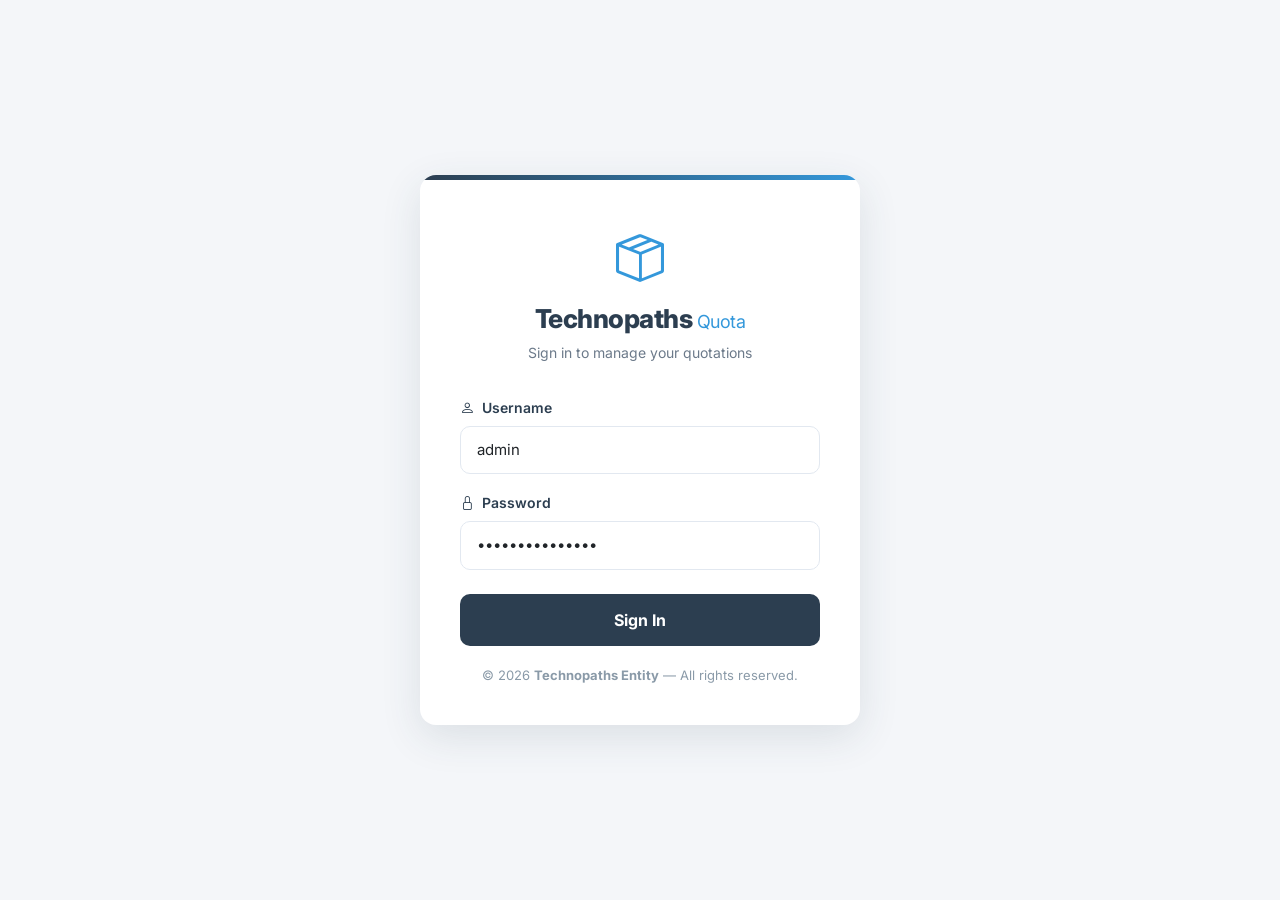
==== index.html @ fa15cc08 "first deployment" ====
<!DOCTYPE html>
<html lang="en">
<head>
    <meta charset="UTF-8" />
    <meta name="viewport" content="width=device-width, initial-scale=1.0" />
    <title>Technopaths Quota – Login</title>
    <!-- Bootstrap 5 + Icons + Google Fonts -->
    <link href="https://cdn.jsdelivr.net/npm/bootstrap@5.3.2/dist/css/bootstrap.min.css" rel="stylesheet" />
    <link rel="stylesheet" href="https://cdn.jsdelivr.net/npm/bootstrap-icons@1.11.3/font/bootstrap-icons.min.css" />
    <link href="https://fonts.googleapis.com/css2?family=Inter:wght@300;400;500;600;700;800&display=swap" rel="stylesheet" />
    <style>
        /* ── GLOBAL RESET & VARIABLES ── */
        :root {
            --primary: #2C3E50;
            --primary-light: #3a506b;
            --accent: #3498DB;
            --accent-light: #5faee3;
            --success: #27AE60;
            --bg-light: #f4f6f9;
            --card-shadow: 0 12px 40px rgba(44, 62, 80, 0.12);
            --radius: 16px;
            --transition: 0.25s ease;
        }
        * {
            margin: 0;
            padding: 0;
            box-sizing: border-box;
        }
        body {
            font-family: 'Inter', sans-serif;
            background: var(--bg-light);
            min-height: 100vh;
            display: flex;
            align-items: center;
            justify-content: center;
            padding: 20px;
        }
        /* ── LOGIN CARD ── */
        .login-card {
            background: #fff;
            border-radius: var(--radius);
            box-shadow: var(--card-shadow);
            padding: 48px 40px 40px;
            max-width: 440px;
            width: 100%;
            position: relative;
            overflow: hidden;
            transition: var(--transition);
        }
        .login-card::before {
            content: '';
            position: absolute;
            top: 0;
            left: 0;
            right: 0;
            height: 5px;
            background: linear-gradient(90deg, var(--primary), var(--accent));
        }
        .login-brand {
            text-align: center;
            margin-bottom: 32px;
        }
        .login-brand h1 {
            font-size: 26px;
            font-weight: 800;
            color: var(--primary);
            letter-spacing: -0.5px;
        }
        .login-brand h1 small {
            font-weight: 400;
            color: var(--accent);
            font-size: 18px;
        }
        .login-brand p {
            color: #6c7a8a;
            font-size: 14px;
            margin-top: 4px;
        }
        .login-brand .brand-icon {
            font-size: 48px;
            color: var(--accent);
            display: block;
            margin-bottom: 8px;
        }
        .form-label {
            font-weight: 600;
            font-size: 14px;
            color: var(--primary);
        }
        .form-control {
            border-radius: 10px;
            padding: 12px 16px;
            border: 1.5px solid #e2e8f0;
            font-size: 15px;
            transition: var(--transition);
        }
        .form-control:focus {
            border-color: var(--accent);
            box-shadow: 0 0 0 4px rgba(52, 152, 219, 0.15);
        }
        .btn-login {
            background: var(--primary);
            border: none;
            border-radius: 10px;
            padding: 14px;
            font-weight: 700;
            font-size: 16px;
            color: #fff;
            width: 100%;
            transition: var(--transition);
            position: relative;
        }
        .btn-login:hover {
            background: var(--primary-light);
            transform: translateY(-2px);
            box-shadow: 0 8px 24px rgba(44, 62, 80, 0.25);
        }
        .btn-login:disabled {
            opacity: 0.7;
            transform: none;
        }
        .alert-error {
            border-radius: 10px;
            font-size: 14px;
            padding: 12px 16px;
        }
        .login-footer {
            text-align: center;
            margin-top: 20px;
            font-size: 13px;
            color: #8a9aa8;
        }
        .login-footer a {
            color: var(--accent);
            text-decoration: none;
            font-weight: 500;
        }
        .login-footer a:hover {
            text-decoration: underline;
        }
        .spinner-login {
            width: 20px;
            height: 20px;
            border: 3px solid rgba(255, 255, 255, 0.3);
            border-top-color: #fff;
            border-radius: 50%;
            animation: spin 0.7s linear infinite;
            display: inline-block;
        }
        @keyframes spin {
            to {
                transform: rotate(360deg);
            }
        }
        /* ── RESPONSIVE ── */
        @media (max-width: 480px) {
            .login-card {
                padding: 32px 20px 28px;
            }
            .login-brand h1 {
                font-size: 22px;
            }
        }
    </style>
</head>
<body>

    <div class="login-card" id="loginCard">
        <div class="login-brand">
            <span class="brand-icon"><i class="bi bi-box-seam"></i></span>
            <h1>Technopaths <small>Quota</small></h1>
            <p>Sign in to manage your quotations</p>
        </div>

        <!-- Error alert -->
        <div id="loginError" class="alert alert-danger alert-error d-none" role="alert">
            <i class="bi bi-exclamation-triangle-fill me-2"></i>
            <span id="loginErrorMessage">Invalid credentials</span>
        </div>

        <form id="loginForm" autocomplete="off">
            <div class="mb-3">
                <label for="username" class="form-label"><i class="bi bi-person me-1"></i> Username</label>
                <input type="text" class="form-control" id="username" placeholder="Enter your username" value="admin" required />
            </div>
            <div class="mb-4">
                <label for="password" class="form-label"><i class="bi bi-lock me-1"></i> Password</label>
                <input type="password" class="form-control" id="password" placeholder="Enter your password" value="Technopaths2026" required />
            </div>
            <button type="submit" class="btn-login" id="loginBtn">
                <span id="loginBtnText">Sign In</span>
                <span id="loginSpinner" class="spinner-login d-none"></span>
            </button>
        </form>

        <div class="login-footer">
            &copy; 2026 <strong>Technopaths Entity</strong> &mdash; All rights reserved.
        </div>
    </div>

    <!-- Bootstrap JS -->
    <script src="https://cdn.jsdelivr.net/npm/bootstrap@5.3.2/dist/js/bootstrap.bundle.min.js">
    </script>

    <script>
        // ──────────────────────────────────────────────
        // LOGIN LOGIC
        // ──────────────────────────────────────────────
        (function() {
            'use strict';

            const form = document.getElementById('loginForm');
            const usernameInput = document.getElementById('username');
            const passwordInput = document.getElementById('password');
            const loginBtn = document.getElementById('loginBtn');
            const btnText = document.getElementById('loginBtnText');
            const spinner = document.getElementById('loginSpinner');
            const errorAlert = document.getElementById('loginError');
            const errorMsg = document.getElementById('loginErrorMessage');

            // Hardcoded credentials
            const VALID_USER = 'admin';
            const VALID_PASS = 'Technopaths2026';

            // If already logged in, redirect to dashboard
            if (sessionStorage.getItem('tq_logged_in') === 'true') {
                window.location.href = 'dashboard.html';
                return;
            }

            form.addEventListener('submit', function(e) {
                e.preventDefault();

                const username = usernameInput.value.trim();
                const password = passwordInput.value.trim();

                // Validate
                if (!username || !password) {
                    showError('Please enter both username and password.');
                    return;
                }

                // Show loading
                setLoading(true);

                // Simulate network delay (or real check)
                setTimeout(function() {
                    if (username === VALID_USER && password === VALID_PASS) {
                        // Success
                        sessionStorage.setItem('tq_logged_in', 'true');
                        sessionStorage.setItem('tq_username', username);
                        sessionStorage.setItem('tq_full_name', 'Administrator');
                        window.location.href = 'dashboard.html';
                    } else {
                        showError('Invalid username or password. Please try again.');
                        setLoading(false);
                    }
                }, 600);
            });

            function showError(msg) {
                errorMsg.textContent = msg;
                errorAlert.classList.remove('d-none');
                // Auto-hide after 4s
                clearTimeout(window._loginErrorTimer);
                window._loginErrorTimer = setTimeout(function() {
                    errorAlert.classList.add('d-none');
                }, 4000);
            }

            function setLoading(loading) {
                if (loading) {
                    loginBtn.disabled = true;
                    btnText.textContent = 'Signing in…';
                    spinner.classList.remove('d-none');
                } else {
                    loginBtn.disabled = false;
                    btnText.textContent = 'Sign In';
                    spinner.classList.add('d-none');
                }
            }

            // Clear error on input
            usernameInput.addEventListener('input', function() {
                errorAlert.classList.add('d-none');
            });
            passwordInput.addEventListener('input', function() {
                errorAlert.classList.add('d-none');
            });

        })();
    </script>

</body>
</html>
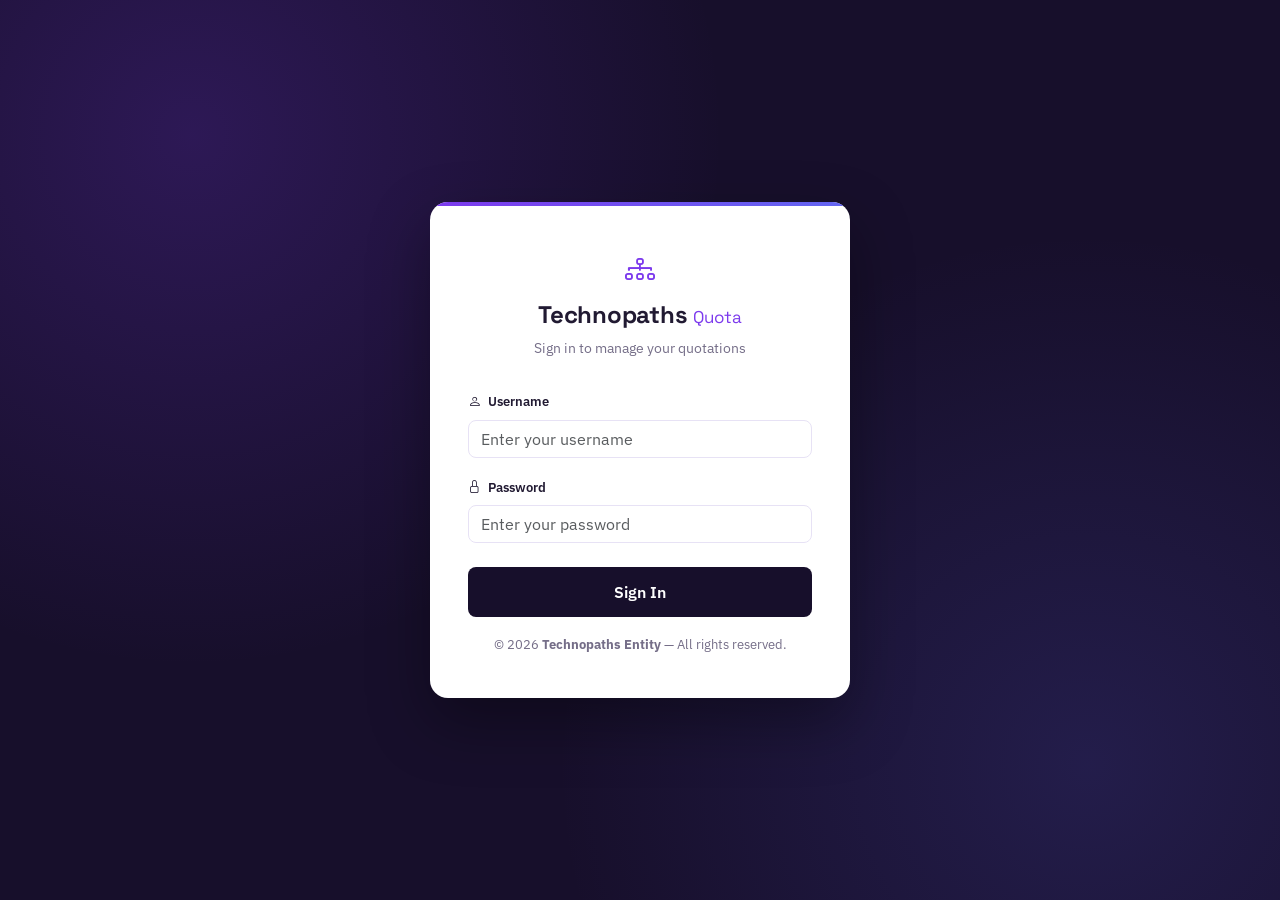
==== commit 7a86b5d7: "working version v2" ====
--- a/index.html
+++ b/index.html
@@ -4,210 +4,56 @@
     <meta charset="UTF-8" />
     <meta name="viewport" content="width=device-width, initial-scale=1.0" />
     <title>Technopaths Quota – Login</title>
-    <!-- Bootstrap 5 + Icons + Google Fonts -->
     <link href="https://cdn.jsdelivr.net/npm/bootstrap@5.3.2/dist/css/bootstrap.min.css" rel="stylesheet" />
     <link rel="stylesheet" href="https://cdn.jsdelivr.net/npm/bootstrap-icons@1.11.3/font/bootstrap-icons.min.css" />
-    <link href="https://fonts.googleapis.com/css2?family=Inter:wght@300;400;500;600;700;800&display=swap" rel="stylesheet" />
-    <style>
-        /* ── GLOBAL RESET & VARIABLES ── */
-        :root {
-            --primary: #2C3E50;
-            --primary-light: #3a506b;
-            --accent: #3498DB;
-            --accent-light: #5faee3;
-            --success: #27AE60;
-            --bg-light: #f4f6f9;
-            --card-shadow: 0 12px 40px rgba(44, 62, 80, 0.12);
-            --radius: 16px;
-            --transition: 0.25s ease;
-        }
-        * {
-            margin: 0;
-            padding: 0;
-            box-sizing: border-box;
-        }
-        body {
-            font-family: 'Inter', sans-serif;
-            background: var(--bg-light);
-            min-height: 100vh;
-            display: flex;
-            align-items: center;
-            justify-content: center;
-            padding: 20px;
-        }
-        /* ── LOGIN CARD ── */
-        .login-card {
-            background: #fff;
-            border-radius: var(--radius);
-            box-shadow: var(--card-shadow);
-            padding: 48px 40px 40px;
-            max-width: 440px;
-            width: 100%;
-            position: relative;
-            overflow: hidden;
-            transition: var(--transition);
-        }
-        .login-card::before {
-            content: '';
-            position: absolute;
-            top: 0;
-            left: 0;
-            right: 0;
-            height: 5px;
-            background: linear-gradient(90deg, var(--primary), var(--accent));
-        }
-        .login-brand {
-            text-align: center;
-            margin-bottom: 32px;
-        }
-        .login-brand h1 {
-            font-size: 26px;
-            font-weight: 800;
-            color: var(--primary);
-            letter-spacing: -0.5px;
-        }
-        .login-brand h1 small {
-            font-weight: 400;
-            color: var(--accent);
-            font-size: 18px;
-        }
-        .login-brand p {
-            color: #6c7a8a;
-            font-size: 14px;
-            margin-top: 4px;
-        }
-        .login-brand .brand-icon {
-            font-size: 48px;
-            color: var(--accent);
-            display: block;
-            margin-bottom: 8px;
-        }
-        .form-label {
-            font-weight: 600;
-            font-size: 14px;
-            color: var(--primary);
-        }
-        .form-control {
-            border-radius: 10px;
-            padding: 12px 16px;
-            border: 1.5px solid #e2e8f0;
-            font-size: 15px;
-            transition: var(--transition);
-        }
-        .form-control:focus {
-            border-color: var(--accent);
-            box-shadow: 0 0 0 4px rgba(52, 152, 219, 0.15);
-        }
-        .btn-login {
-            background: var(--primary);
-            border: none;
-            border-radius: 10px;
-            padding: 14px;
-            font-weight: 700;
-            font-size: 16px;
-            color: #fff;
-            width: 100%;
-            transition: var(--transition);
-            position: relative;
-        }
-        .btn-login:hover {
-            background: var(--primary-light);
-            transform: translateY(-2px);
-            box-shadow: 0 8px 24px rgba(44, 62, 80, 0.25);
-        }
-        .btn-login:disabled {
-            opacity: 0.7;
-            transform: none;
-        }
-        .alert-error {
-            border-radius: 10px;
-            font-size: 14px;
-            padding: 12px 16px;
-        }
-        .login-footer {
-            text-align: center;
-            margin-top: 20px;
-            font-size: 13px;
-            color: #8a9aa8;
-        }
-        .login-footer a {
-            color: var(--accent);
-            text-decoration: none;
-            font-weight: 500;
-        }
-        .login-footer a:hover {
-            text-decoration: underline;
-        }
-        .spinner-login {
-            width: 20px;
-            height: 20px;
-            border: 3px solid rgba(255, 255, 255, 0.3);
-            border-top-color: #fff;
-            border-radius: 50%;
-            animation: spin 0.7s linear infinite;
-            display: inline-block;
-        }
-        @keyframes spin {
-            to {
-                transform: rotate(360deg);
-            }
-        }
-        /* ── RESPONSIVE ── */
-        @media (max-width: 480px) {
-            .login-card {
-                padding: 32px 20px 28px;
-            }
-            .login-brand h1 {
-                font-size: 22px;
-            }
-        }
-    </style>
+    <link href="https://fonts.googleapis.com/css2?family=Space+Grotesk:wght@500;700&family=IBM+Plex+Sans:wght@400;500;600;700&family=IBM+Plex+Mono:wght@500&display=swap" rel="stylesheet" />
+    <link rel="stylesheet" href="style.css" />
 </head>
 <body>
+    <div class="tq-login-wrap">
+        <div class="login-card" id="loginCard">
+            <div class="login-brand">
+                <span class="brand-icon"><i class="bi bi-diagram-3"></i></span>
+                <h1>Technopaths <small>Quota</small></h1>
+                <p>Sign in to manage your quotations</p>
+            </div>
 
-    <div class="login-card" id="loginCard">
-        <div class="login-brand">
-            <span class="brand-icon"><i class="bi bi-box-seam"></i></span>
-            <h1>Technopaths <small>Quota</small></h1>
-            <p>Sign in to manage your quotations</p>
-        </div>
+            <div id="loginError" class="alert alert-danger d-none" role="alert">
+                <i class="bi bi-exclamation-triangle-fill me-2"></i>
+                <span id="loginErrorMessage">Invalid credentials</span>
+            </div>
 
-        <!-- Error alert -->
-        <div id="loginError" class="alert alert-danger alert-error d-none" role="alert">
-            <i class="bi bi-exclamation-triangle-fill me-2"></i>
-            <span id="loginErrorMessage">Invalid credentials</span>
-        </div>
+            <form id="loginForm" autocomplete="off">
+                <div class="mb-3">
+                    <label for="username" class="form-label"><i class="bi bi-person me-1"></i> Username</label>
+                    <input type="text" class="form-control" id="username" placeholder="Enter your username" required />
+                </div>
+                <div class="mb-4">
+                    <label for="password" class="form-label"><i class="bi bi-lock me-1"></i> Password</label>
+                    <input type="password" class="form-control" id="password" placeholder="Enter your password" required />
+                </div>
+                <button type="submit" class="btn-login" id="loginBtn">
+                    <span id="loginBtnText">Sign In</span>
+                    <span id="loginSpinner" class="spinner-login d-none"></span>
+                </button>
+            </form>
 
-        <form id="loginForm" autocomplete="off">
-            <div class="mb-3">
-                <label for="username" class="form-label"><i class="bi bi-person me-1"></i> Username</label>
-                <input type="text" class="form-control" id="username" placeholder="Enter your username" value="admin" required />
+            <div class="login-footer">
+                &copy; 2026 <strong>Technopaths Entity</strong> &mdash; All rights reserved.
             </div>
-            <div class="mb-4">
-                <label for="password" class="form-label"><i class="bi bi-lock me-1"></i> Password</label>
-                <input type="password" class="form-control" id="password" placeholder="Enter your password" value="Technopaths2026" required />
-            </div>
-            <button type="submit" class="btn-login" id="loginBtn">
-                <span id="loginBtnText">Sign In</span>
-                <span id="loginSpinner" class="spinner-login d-none"></span>
-            </button>
-        </form>
-
-        <div class="login-footer">
-            &copy; 2026 <strong>Technopaths Entity</strong> &mdash; All rights reserved.
         </div>
     </div>
 
-    <!-- Bootstrap JS -->
-    <script src="https://cdn.jsdelivr.net/npm/bootstrap@5.3.2/dist/js/bootstrap.bundle.min.js">
-    </script>
-
     <script>
-        // ──────────────────────────────────────────────
-        // LOGIN LOGIC
-        // ──────────────────────────────────────────────
+        // ──────────────────────────────────────────────────────
+        // TEMPORARY hardcoded auth. Values documented in .env.example
+        // under LOGIN_USERNAME / LOGIN_PASSWORD — update both places
+        // together if you change the password.
+        // ──────────────────────────────────────────────────────
         (function() {
             'use strict';
+            const VALID_USER = 'admin';
+            const VALID_PASS = 'Technopaths2026';
 
             const form = document.getElementById('loginForm');
             const usernameInput = document.getElementById('username');
@@ -218,11 +64,6 @@
             const errorAlert = document.getElementById('loginError');
             const errorMsg = document.getElementById('loginErrorMessage');
 
-            // Hardcoded credentials
-            const VALID_USER = 'admin';
-            const VALID_PASS = 'Technopaths2026';
-
-            // If already logged in, redirect to dashboard
             if (sessionStorage.getItem('tq_logged_in') === 'true') {
                 window.location.href = 'dashboard.html';
                 return;
@@ -230,23 +71,17 @@
 
             form.addEventListener('submit', function(e) {
                 e.preventDefault();
-
                 const username = usernameInput.value.trim();
                 const password = passwordInput.value.trim();
 
-                // Validate
                 if (!username || !password) {
                     showError('Please enter both username and password.');
                     return;
                 }
 
-                // Show loading
                 setLoading(true);
-
-                // Simulate network delay (or real check)
                 setTimeout(function() {
                     if (username === VALID_USER && password === VALID_PASS) {
-                        // Success
                         sessionStorage.setItem('tq_logged_in', 'true');
                         sessionStorage.setItem('tq_username', username);
                         sessionStorage.setItem('tq_full_name', 'Administrator');
@@ -255,13 +90,12 @@
                         showError('Invalid username or password. Please try again.');
                         setLoading(false);
                     }
-                }, 600);
+                }, 500);
             });
 
             function showError(msg) {
                 errorMsg.textContent = msg;
                 errorAlert.classList.remove('d-none');
-                // Auto-hide after 4s
                 clearTimeout(window._loginErrorTimer);
                 window._loginErrorTimer = setTimeout(function() {
                     errorAlert.classList.add('d-none');
@@ -269,27 +103,14 @@
             }
 
             function setLoading(loading) {
-                if (loading) {
-                    loginBtn.disabled = true;
-                    btnText.textContent = 'Signing in…';
-                    spinner.classList.remove('d-none');
-                } else {
-                    loginBtn.disabled = false;
-                    btnText.textContent = 'Sign In';
-                    spinner.classList.add('d-none');
-                }
+                loginBtn.disabled = loading;
+                btnText.textContent = loading ? 'Signing in…' : 'Sign In';
+                spinner.classList.toggle('d-none', !loading);
             }
 
-            // Clear error on input
-            usernameInput.addEventListener('input', function() {
-                errorAlert.classList.add('d-none');
-            });
-            passwordInput.addEventListener('input', function() {
-                errorAlert.classList.add('d-none');
-            });
-
+            usernameInput.addEventListener('input', () => errorAlert.classList.add('d-none'));
+            passwordInput.addEventListener('input', () => errorAlert.classList.add('d-none'));
         })();
     </script>
-
 </body>
-</html>+</html>
--- a/style.css
+++ b/style.css
@@ -0,0 +1,310 @@
+/* ══════════════════════════════════════════════════════════════
+   Technopaths Quota — Design System
+   Concept: "circuit path" — Technopaths = tech + paths. The sidebar
+   nav is a literal connected path (line + nodes) between sections.
+   Financial figures & quote numbers use a mono ledger typeface so
+   the document reads like a technical record, not a generic form.
+   ══════════════════════════════════════════════════════════════ */
+
+:root {
+  /* Color — violet theme */
+  --ink: #170F2B;           /* sidebar / dark surfaces — deep violet-black */
+  --ink-soft: #241A3F;
+  --canvas: #F6F4FC;        /* page background — soft lavender-white */
+  --surface: #FFFFFF;
+  --signal: #7C3AED;        /* primary — violet */
+  --signal-dark: #6425D0;
+  --signal-tint: #F1EAFC;
+  --route: #6366F1;         /* secondary — indigo (links/focus), pairs with violet */
+  --route-tint: #EEF0FE;
+  --amber: #F5A623;         /* warning / expiring */
+  --amber-tint: #FEF3E0;
+  --coral: #E5484D;         /* danger / expired */
+  --coral-tint: #FDEBEC;
+  --text: #211A32;
+  --text-muted: #756E88;
+  --border: #E7E2F5;
+
+  /* Type */
+  --font-display: 'Space Grotesk', sans-serif;
+  --font-body: 'IBM Plex Sans', sans-serif;
+  --font-mono: 'IBM Plex Mono', monospace;
+
+  /* Layout */
+  --radius-sm: 8px;
+  --radius: 12px;
+  --radius-lg: 18px;
+  --sidebar-w: 236px;
+  --bottomnav-h: 62px;
+  --topbar-h: 56px;
+  --shadow-sm: 0 1px 2px rgba(16, 20, 27, 0.06);
+  --shadow-md: 0 8px 24px rgba(16, 20, 27, 0.08);
+}
+
+* { box-sizing: border-box; }
+
+body {
+  font-family: var(--font-body);
+  background: var(--canvas);
+  color: var(--text);
+  -webkit-font-smoothing: antialiased;
+}
+
+h1, h2, h3, h4, h5, .navbar-brand, .tq-brand {
+  font-family: var(--font-display);
+  letter-spacing: -0.01em;
+  color: var(--text);
+}
+
+a { color: var(--route); }
+a:hover { color: var(--signal-dark); }
+
+/* Numbers, quote #, IDs, money → ledger/mono treatment */
+.tq-mono, #quoteNumber, .item-total, #subtotal, #tax, #grandTotal, .tq-money {
+  font-family: var(--font-mono);
+  font-variant-numeric: tabular-nums;
+}
+
+::selection { background: var(--signal-tint); color: var(--signal-dark); }
+
+:focus-visible {
+  outline: 2px solid var(--route);
+  outline-offset: 2px;
+}
+
+/* ── Buttons ─────────────────────────────────────────────── */
+.btn { border-radius: var(--radius-sm); font-weight: 500; }
+
+.btn-accent, .btn-tq-primary {
+  background: var(--signal);
+  border: 1px solid var(--signal);
+  color: #fff;
+}
+.btn-accent:hover, .btn-tq-primary:hover {
+  background: var(--signal-dark);
+  border-color: var(--signal-dark);
+  color: #fff;
+}
+
+.btn-outline-primary, .btn-outline-info, .btn-outline-secondary {
+  border-color: var(--border);
+  color: var(--text);
+}
+.btn-outline-primary:hover, .btn-outline-info:hover {
+  background: var(--route-tint);
+  border-color: var(--route);
+  color: var(--route);
+}
+.btn-outline-danger { color: var(--coral); border-color: var(--coral); }
+.btn-outline-danger:hover { background: var(--coral); border-color: var(--coral); }
+
+.form-control, .form-select {
+  border-radius: var(--radius-sm);
+  border: 1.5px solid var(--border);
+  font-family: var(--font-body);
+}
+.form-control:focus, .form-select:focus {
+  border-color: var(--route);
+  box-shadow: 0 0 0 4px var(--route-tint);
+}
+.form-label { font-weight: 600; font-size: 13px; color: var(--text); }
+
+/* ── Cards ──────────────────────────────────────────────── */
+.card { border-radius: var(--radius-lg); border: 1px solid var(--border); box-shadow: var(--shadow-sm); }
+.card-header { background: var(--surface); border-bottom: 1px solid var(--border); font-weight: 600; }
+
+.stat-card { border-radius: var(--radius-lg); transition: transform .15s ease, box-shadow .15s ease; }
+.stat-card:hover { transform: translateY(-3px); box-shadow: var(--shadow-md); }
+.stat-icon { font-size: 22px; color: var(--signal); margin-bottom: 6px; }
+.stat-card .card-title { font-size: 12px; text-transform: uppercase; letter-spacing: .06em; color: var(--text-muted); font-weight: 600; }
+.stat-card .card-text { font-family: var(--font-display); color: var(--text); }
+
+/* ── Tables ─────────────────────────────────────────────── */
+.table th {
+  background: var(--canvas);
+  font-weight: 600;
+  font-size: 12px;
+  text-transform: uppercase;
+  letter-spacing: .04em;
+  color: var(--text-muted);
+  border-bottom: 1px solid var(--border);
+}
+.table td { vertical-align: middle; font-size: 14.5px; }
+.table-hover tbody tr:hover { background: var(--canvas); }
+
+/* Status badges */
+.badge { font-weight: 500; font-size: 11.5px; padding: .4em .7em; border-radius: 999px; }
+.badge.bg-success { background: var(--signal-tint) !important; color: var(--signal-dark) !important; }
+.badge.bg-danger  { background: var(--coral-tint) !important; color: var(--coral) !important; }
+.badge.bg-secondary { background: var(--amber-tint) !important; color: #935610 !important; }
+
+.bg-accent { background: var(--signal) !important; color: #fff !important; }
+.bg-primary-custom { background: var(--ink) !important; }
+
+/* ══════════════════════════════════════════════════════════
+   NAVIGATION — injected by renderNav() in script.js
+   Desktop: fixed left sidebar with a connecting "circuit path"
+   Mobile:  top bar (page title) + fixed bottom tab bar
+   ══════════════════════════════════════════════════════════ */
+
+.tq-sidebar {
+  position: fixed;
+  top: 0; left: 0; bottom: 0;
+  width: var(--sidebar-w);
+  background: var(--ink);
+  color: #C7CDD6;
+  display: flex;
+  flex-direction: column;
+  padding: 22px 16px;
+  z-index: 100;
+}
+.tq-sidebar .tq-logo {
+  font-family: var(--font-display);
+  color: #fff;
+  font-weight: 700;
+  font-size: 18px;
+  margin-bottom: 4px;
+  padding: 0 10px;
+}
+.tq-sidebar .tq-logo span { color: var(--signal); }
+.tq-sidebar .tq-tagline {
+  font-size: 11px;
+  color: #6C7684;
+  padding: 0 10px;
+  margin-bottom: 28px;
+  letter-spacing: .04em;
+  text-transform: uppercase;
+}
+
+.tq-nav-path { position: relative; display: flex; flex-direction: column; gap: 2px; padding-left: 4px; }
+.tq-nav-path::before {
+  content: '';
+  position: absolute;
+  left: 21px; top: 22px; bottom: 22px;
+  width: 1px;
+  background: linear-gradient(to bottom, transparent, #333C4A 10%, #333C4A 90%, transparent);
+}
+.tq-nav-item {
+  position: relative;
+  display: flex;
+  align-items: center;
+  gap: 12px;
+  padding: 11px 12px;
+  border-radius: var(--radius-sm);
+  color: #A7AFBB;
+  text-decoration: none;
+  font-size: 14px;
+  font-weight: 500;
+  transition: background .15s ease, color .15s ease;
+}
+.tq-nav-item .tq-node {
+  width: 8px; height: 8px; border-radius: 50%;
+  background: #3A4250;
+  border: 2px solid var(--ink);
+  outline: 2px solid #3A4250;
+  z-index: 1;
+  flex-shrink: 0;
+  margin-left: 5px;
+}
+.tq-nav-item:hover { background: var(--ink-soft); color: #fff; text-decoration: none; }
+.tq-nav-item.active { background: var(--ink-soft); color: #fff; }
+.tq-nav-item.active .tq-node { background: var(--signal); outline-color: var(--signal); }
+.tq-nav-item i { font-size: 16px; width: 18px; text-align: center; }
+
+.tq-sidebar-footer { margin-top: auto; }
+.tq-sidebar .tq-user {
+  display: flex; align-items: center; gap: 10px;
+  padding: 10px 12px; border-radius: var(--radius-sm);
+  background: var(--ink-soft); margin-bottom: 8px;
+}
+.tq-sidebar .tq-user-avatar {
+  width: 30px; height: 30px; border-radius: 50%;
+  background: var(--signal); color: #fff;
+  display: flex; align-items: center; justify-content: center;
+  font-family: var(--font-display); font-weight: 700; font-size: 13px;
+  flex-shrink: 0;
+}
+.tq-sidebar .tq-user-name { font-size: 13px; color: #fff; font-weight: 600; line-height: 1.2; }
+.tq-sidebar .tq-user-role { font-size: 11px; color: #6C7684; }
+.tq-logout-link { display: flex; align-items: center; gap: 10px; padding: 10px 12px; color: #A7AFBB; text-decoration: none; font-size: 14px; border-radius: var(--radius-sm); }
+.tq-logout-link:hover { background: var(--coral-tint); color: var(--coral); }
+
+/* Mobile top bar */
+.tq-topbar {
+  display: none;
+  position: sticky; top: 0; z-index: 90;
+  background: var(--ink); color: #fff;
+  align-items: center; justify-content: space-between;
+  height: var(--topbar-h); padding: 0 16px;
+}
+.tq-topbar .tq-logo { font-family: var(--font-display); font-weight: 700; font-size: 16px; }
+.tq-topbar .tq-logo span { color: var(--signal); }
+.tq-topbar .tq-topbar-logout { color: #A7AFBB; font-size: 20px; text-decoration: none; }
+
+/* Mobile bottom tab bar */
+.tq-bottomnav {
+  display: none;
+  position: fixed; bottom: 0; left: 0; right: 0;
+  height: var(--bottomnav-h);
+  background: var(--ink);
+  border-top: 1px solid #262D39;
+  z-index: 95;
+  padding-bottom: env(safe-area-inset-bottom);
+}
+.tq-bottomnav-inner { display: flex; height: 100%; }
+.tq-bottomnav-item {
+  flex: 1;
+  display: flex; flex-direction: column; align-items: center; justify-content: center;
+  gap: 3px; color: #7B8493; text-decoration: none; font-size: 10.5px; font-weight: 500;
+}
+.tq-bottomnav-item i { font-size: 19px; }
+.tq-bottomnav-item.active { color: var(--signal); }
+
+/* Content wrapper offsets */
+.tq-main { padding: 24px 28px 40px; margin-left: var(--sidebar-w); min-height: 100vh; }
+
+@media (max-width: 991.98px) {
+  .tq-sidebar { display: none; }
+  .tq-topbar { display: flex; }
+  .tq-bottomnav { display: block; }
+  .tq-main { margin-left: 0; padding: 18px 16px calc(var(--bottomnav-h) + 24px); }
+}
+
+/* ── Toasts ─────────────────────────────────────────────── */
+@keyframes tqFadeIn { from { opacity: 0; transform: translateY(-6px); } to { opacity: 1; transform: translateY(0); } }
+#tqToastContainer .alert { border-radius: var(--radius-sm); font-size: 14px; box-shadow: var(--shadow-md); }
+
+/* ── Login page ─────────────────────────────────────────── */
+.tq-login-wrap {
+  min-height: 100vh; display: flex; align-items: center; justify-content: center;
+  background:
+    radial-gradient(circle at 15% 15%, rgba(124,58,237,.22), transparent 40%),
+    radial-gradient(circle at 85% 85%, rgba(99,102,241,.16), transparent 40%),
+    var(--ink);
+  padding: 20px;
+}
+.login-card {
+  background: var(--surface); border-radius: var(--radius-lg);
+  box-shadow: 0 24px 60px rgba(0,0,0,.35);
+  padding: 44px 38px; max-width: 420px; width: 100%; position: relative; overflow: hidden;
+}
+.login-card::before { content: ''; position: absolute; top: 0; left: 0; right: 0; height: 4px; background: linear-gradient(90deg, var(--signal), var(--route)); }
+.login-brand { text-align: center; margin-bottom: 30px; }
+.login-brand .brand-icon { font-size: 30px; color: var(--signal); display: block; margin-bottom: 10px; }
+.login-brand h1 { font-size: 24px; font-weight: 700; }
+.login-brand h1 small { font-weight: 400; color: var(--signal); font-size: 17px; }
+.login-brand p { color: var(--text-muted); font-size: 13.5px; margin-top: 4px; }
+.btn-login { background: var(--ink); border: none; border-radius: var(--radius-sm); padding: 13px; font-weight: 600; color: #fff; width: 100%; transition: .2s ease; }
+.btn-login:hover { background: var(--signal-dark); }
+.btn-login:disabled { opacity: .7; }
+.spinner-login { width: 18px; height: 18px; border: 3px solid rgba(255,255,255,.3); border-top-color: #fff; border-radius: 50%; animation: tqspin .7s linear infinite; display: inline-block; }
+@keyframes tqspin { to { transform: rotate(360deg); } }
+.login-footer { text-align: center; margin-top: 18px; font-size: 12.5px; color: var(--text-muted); }
+
+/* ── Print ──────────────────────────────────────────────── */
+@media print {
+  .tq-sidebar, .tq-topbar, .tq-bottomnav, #backBtn, #printBtn, #pdfBtn, .no-print { display: none !important; }
+  .tq-main { margin-left: 0; padding: 0; }
+  .print-area { padding: 20px; }
+  body { background: #fff; }
+}
